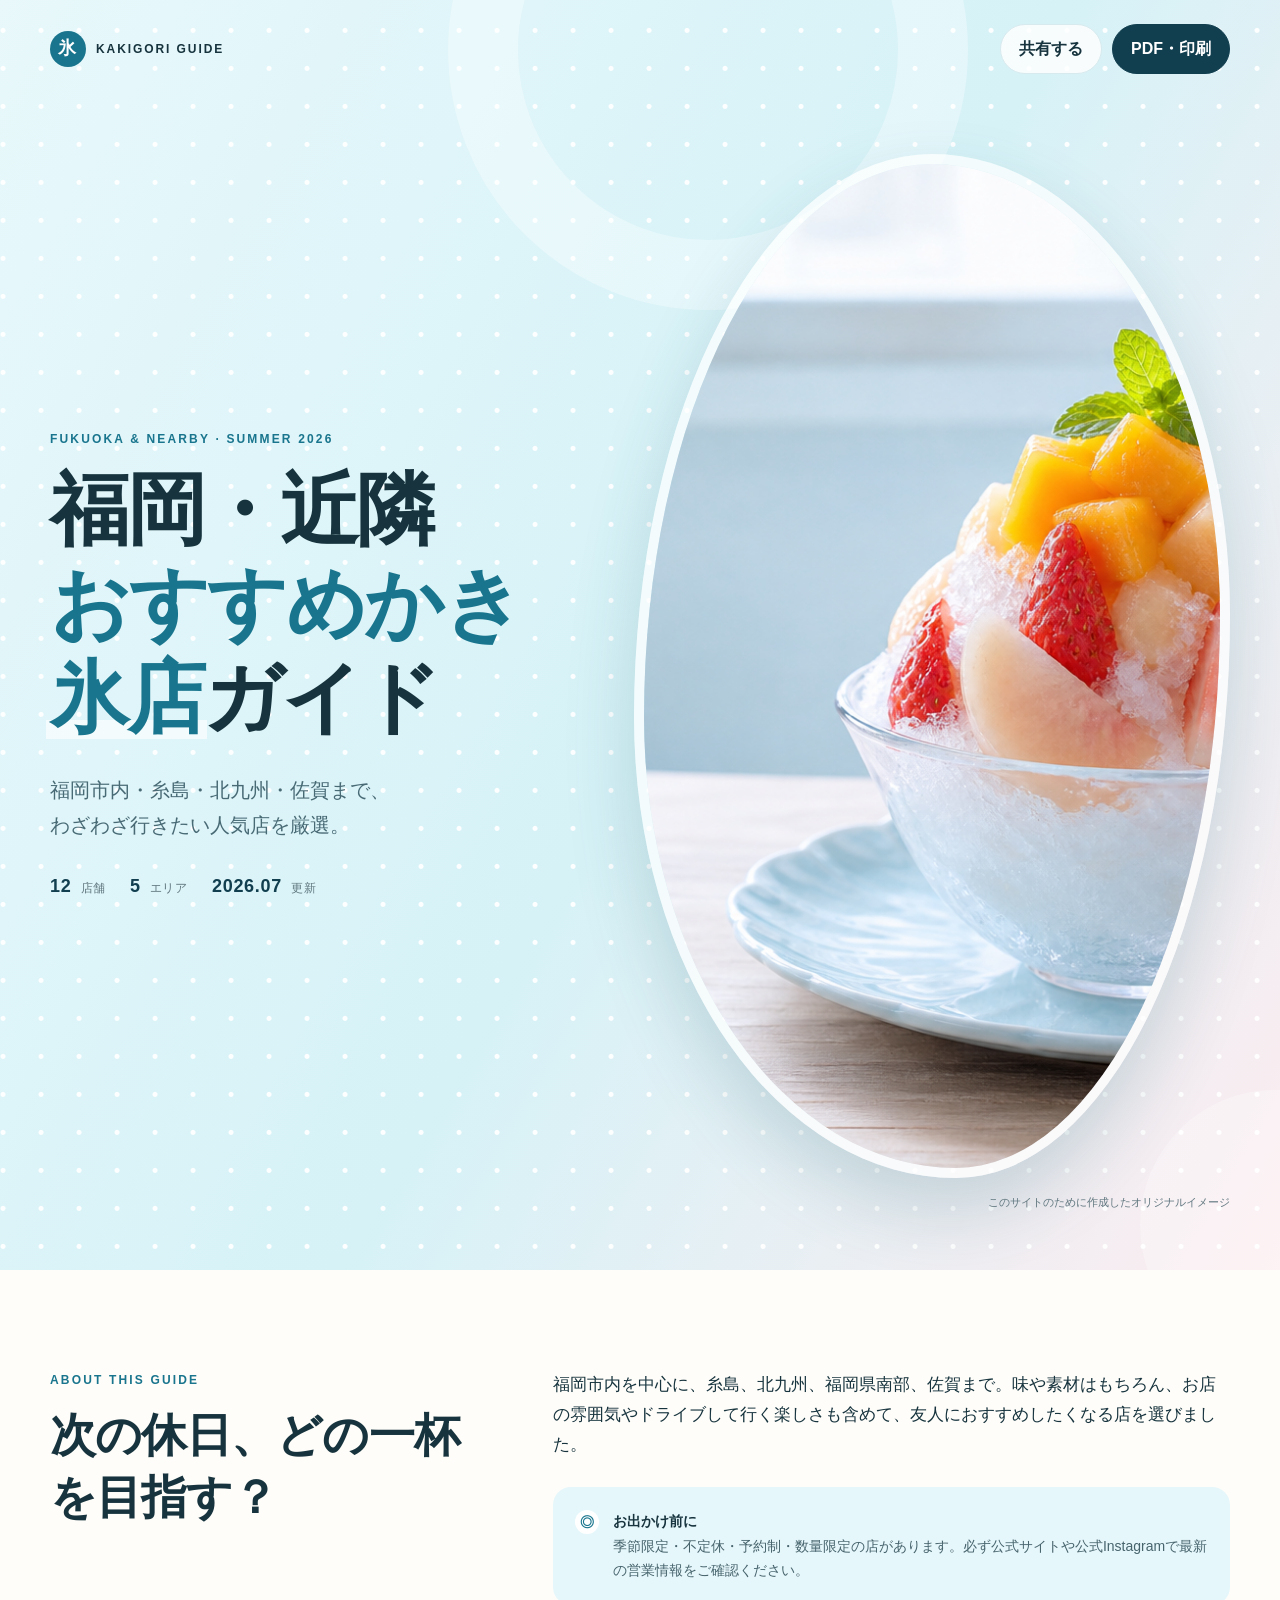
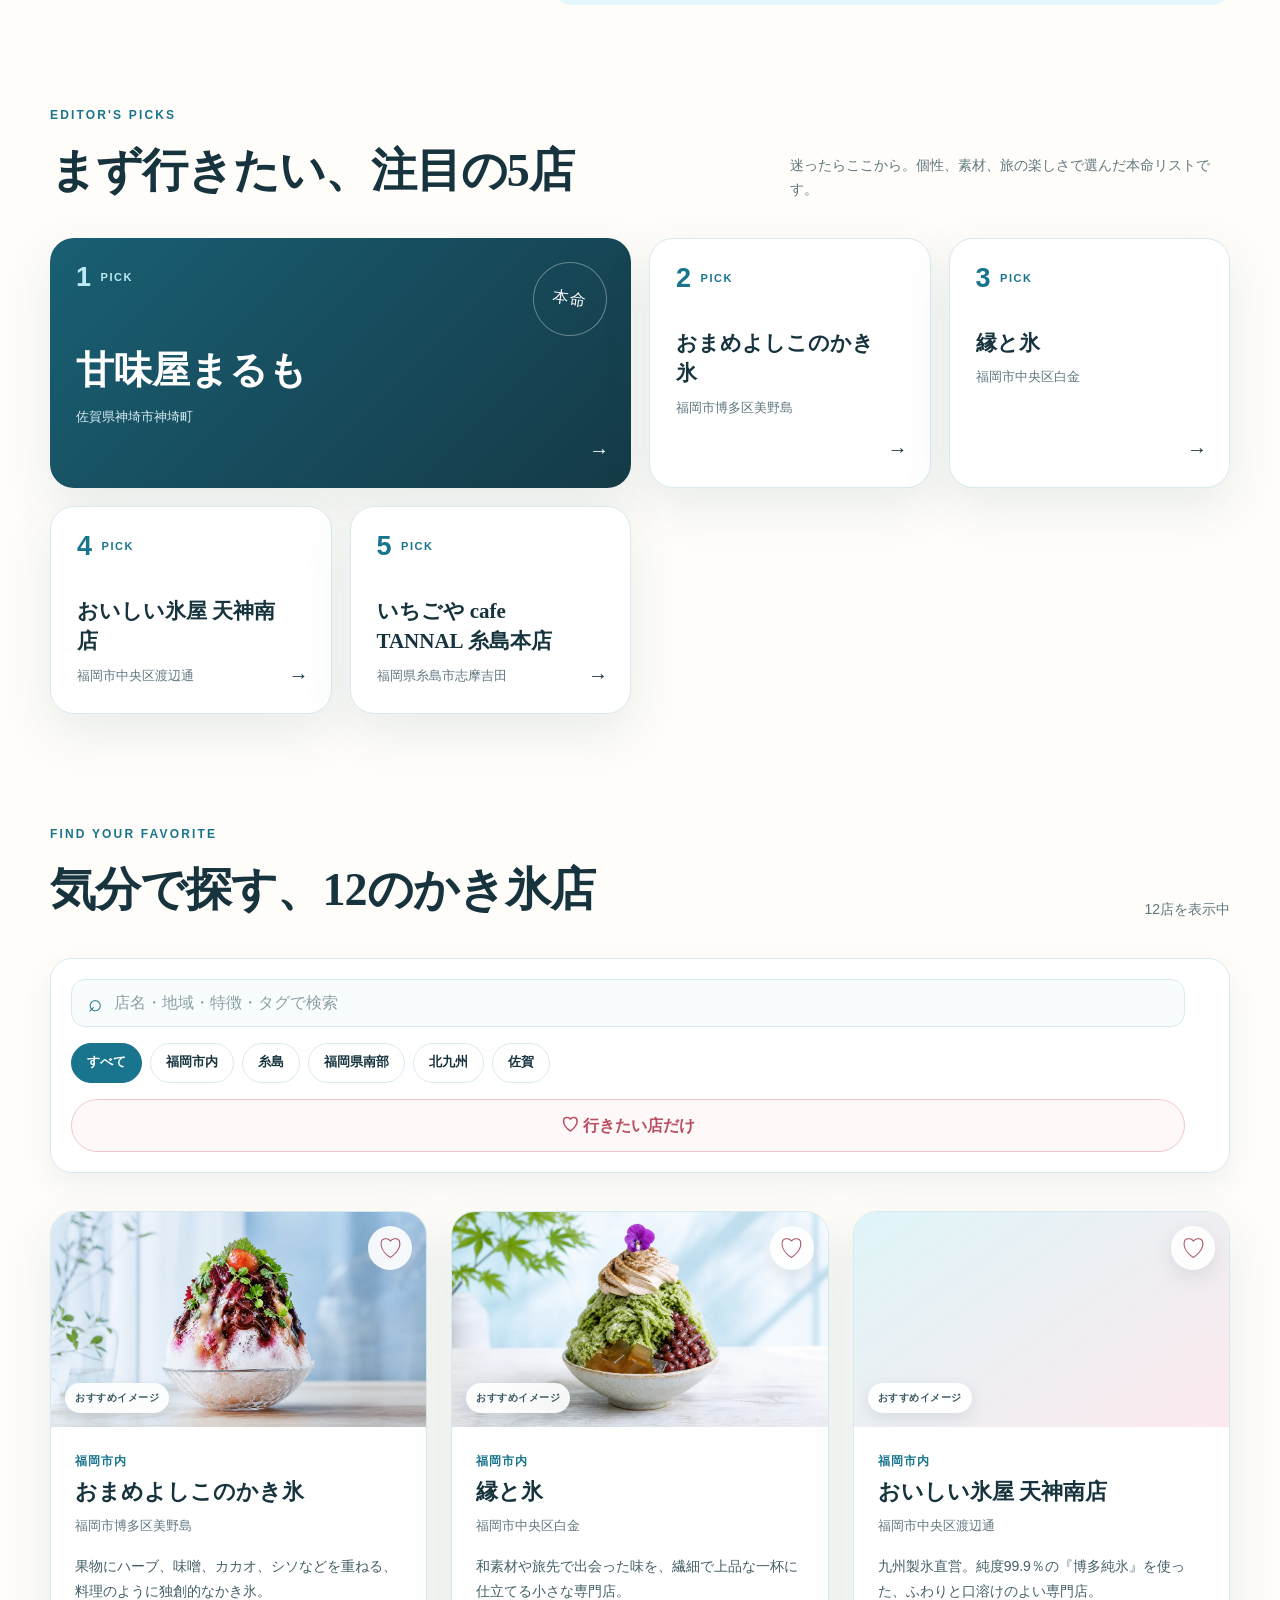
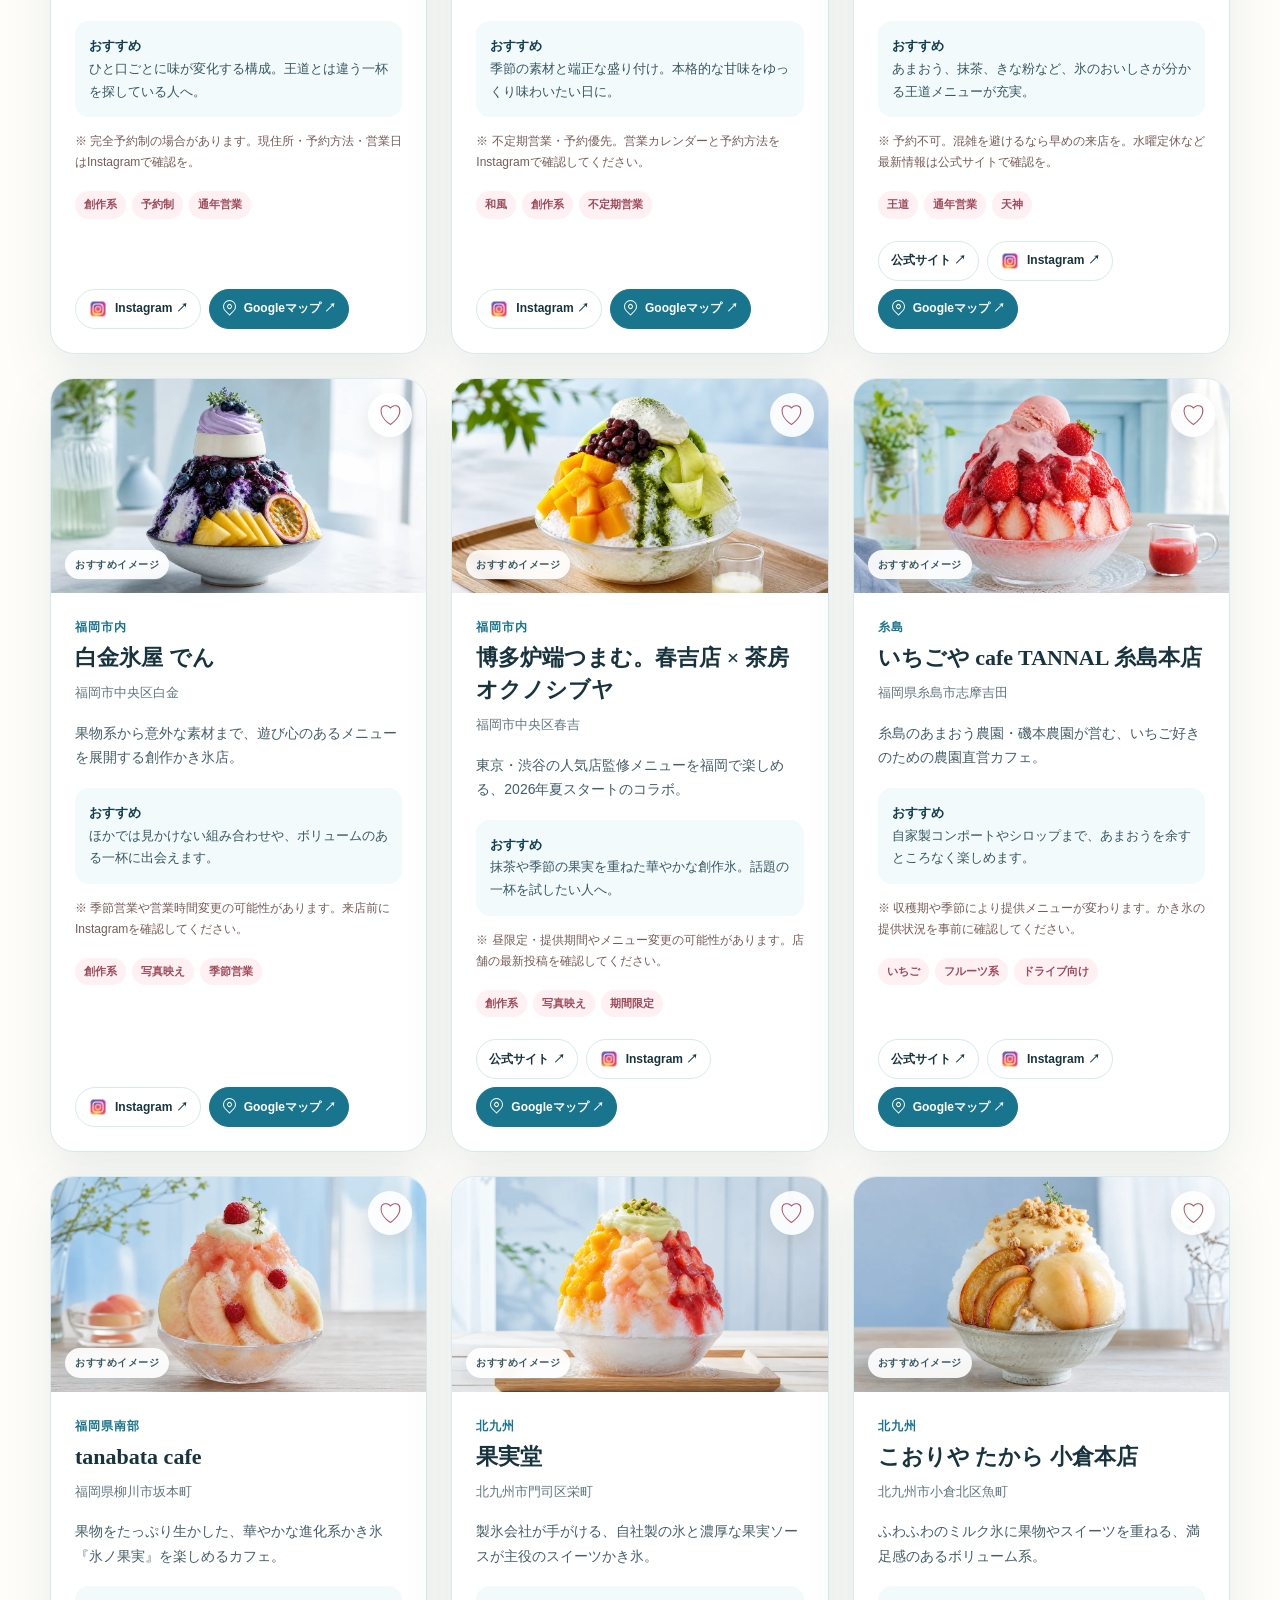
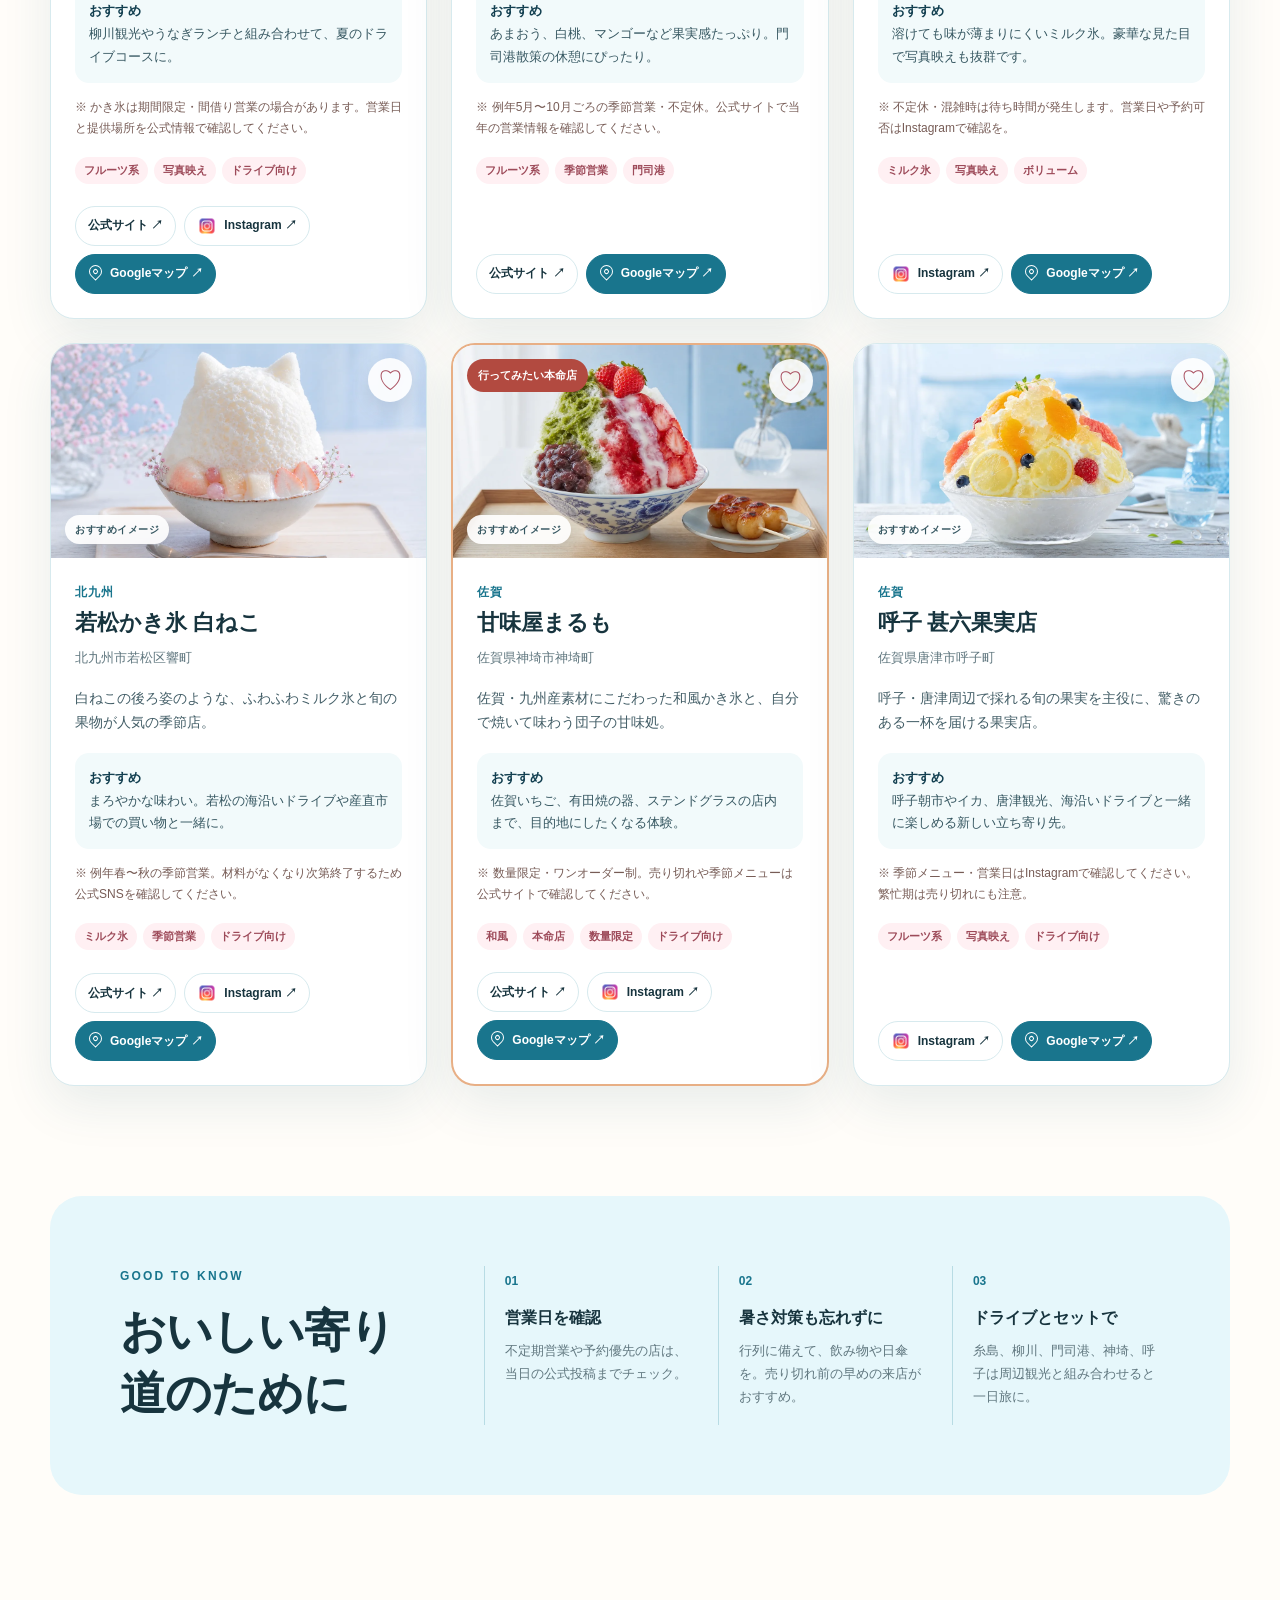
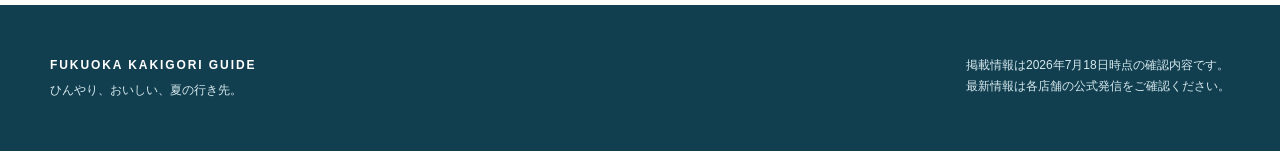
==== fukuoka_kakigori_guide.html @ 9f31302a "Refresh stylesheet for Instagram icon" ====
<!doctype html>
<html lang="ja">
<head>
  <meta charset="utf-8">
  <meta name="viewport" content="width=device-width, initial-scale=1">
  <meta name="theme-color" content="#dff5fb">
  <meta name="description" content="福岡市内・糸島・北九州・佐賀まで、わざわざ行きたい人気のかき氷店12店を紹介するガイドです。">
  <title>福岡・近隣 おすすめかき氷店ガイド</title>
  <link rel="stylesheet" href="style.css?v=5">
  <script src="data/shops.js" defer></script>
  <script src="script.js" defer></script>
</head>
<body>
  <a class="skip-link" href="#shop-list">店舗一覧へ移動</a>

  <header class="hero">
    <nav class="hero-nav shell" aria-label="ページ内メニュー">
      <a class="brand" href="#top" aria-label="ページトップへ"><span aria-hidden="true">氷</span> KAKIGORI GUIDE</a>
      <div class="hero-actions no-print">
        <button class="quiet-button" id="share-button" type="button">共有する</button>
        <button class="primary-button" id="print-button" type="button">PDF・印刷</button>
      </div>
    </nav>

    <div class="hero-grid shell" id="top">
      <div class="hero-copy">
        <p class="eyebrow">FUKUOKA &amp; NEARBY · SUMMER 2026</p>
        <h1>福岡・近隣<br><span>おすすめかき氷店</span>ガイド</h1>
        <p class="hero-lead">福岡市内・糸島・北九州・佐賀まで、<br class="desktop-only">わざわざ行きたい人気店を厳選。</p>
        <div class="hero-meta" aria-label="ガイドの概要">
          <span><b>12</b> 店舗</span><span><b>5</b> エリア</span><span><b>2026.07</b> 更新</span>
        </div>
      </div>
      <figure class="hero-visual">
        <img src="assets/images/kakigori-hero.png" alt="いちご、桃、マンゴーを飾った涼しげなかき氷" width="1536" height="1024">
        <figcaption>このサイトのために作成したオリジナルイメージ</figcaption>
      </figure>
    </div>
  </header>

  <main>
    <section class="intro shell" aria-labelledby="intro-title">
      <div>
        <p class="section-kicker">ABOUT THIS GUIDE</p>
        <h2 id="intro-title">次の休日、どの一杯を目指す？</h2>
      </div>
      <div class="intro-copy">
        <p>福岡市内を中心に、糸島、北九州、福岡県南部、佐賀まで。味や素材はもちろん、お店の雰囲気やドライブして行く楽しさも含めて、友人におすすめしたくなる店を選びました。</p>
        <p class="notice"><span aria-hidden="true">◎</span><b>お出かけ前に</b><br>季節限定・不定休・予約制・数量限定の店があります。必ず公式サイトや公式Instagramで最新の営業情報をご確認ください。</p>
      </div>
    </section>

    <section class="favorites-section shell" aria-labelledby="top-five-title">
      <div class="section-heading">
        <div><p class="section-kicker">EDITOR'S PICKS</p><h2 id="top-five-title">まず行きたい、注目の5店</h2></div>
        <p>迷ったらここから。個性、素材、旅の楽しさで選んだ本命リストです。</p>
      </div>
      <div class="top-five" id="top-five"></div>
    </section>

    <section class="guide shell" aria-labelledby="all-shops-title">
      <div class="section-heading">
        <div><p class="section-kicker">FIND YOUR FAVORITE</p><h2 id="all-shops-title">気分で探す、12のかき氷店</h2></div>
        <p id="results-status" role="status" aria-live="polite">12店を表示中</p>
      </div>

      <div class="controls no-print" aria-label="店舗の絞り込み">
        <label class="search-box" for="search-input">
          <span aria-hidden="true">⌕</span>
          <span class="sr-only">キーワード検索</span>
          <input id="search-input" type="search" placeholder="店名・地域・特徴・タグで検索" autocomplete="off">
        </label>
        <div class="filter-row" id="area-filters" role="group" aria-label="地域で絞り込む"></div>
        <button class="favorite-filter" id="favorite-filter" type="button" aria-pressed="false"><span aria-hidden="true">♡</span> 行きたい店だけ</button>
      </div>

      <div class="shop-grid" id="shop-list"></div>
      <div class="empty-state" id="empty-state" hidden>
        <span aria-hidden="true">🍧</span>
        <h3>条件に合うお店がありません</h3>
        <p>検索語や地域フィルターを変えてみてください。</p>
        <button class="quiet-button" id="reset-button" type="button">絞り込みをリセット</button>
      </div>
    </section>

    <section class="trip-note shell" aria-labelledby="trip-note-title">
      <div><p class="section-kicker">GOOD TO KNOW</p><h2 id="trip-note-title">おいしい寄り道のために</h2></div>
      <div class="note-grid">
        <article><span>01</span><h3>営業日を確認</h3><p>不定期営業や予約優先の店は、当日の公式投稿までチェック。</p></article>
        <article><span>02</span><h3>暑さ対策も忘れずに</h3><p>行列に備えて、飲み物や日傘を。売り切れ前の早めの来店がおすすめ。</p></article>
        <article><span>03</span><h3>ドライブとセットで</h3><p>糸島、柳川、門司港、神埼、呼子は周辺観光と組み合わせると一日旅に。</p></article>
      </div>
    </section>
  </main>

  <footer>
    <div class="shell footer-grid">
      <div><p class="footer-brand">FUKUOKA KAKIGORI GUIDE</p><p>ひんやり、おいしい、夏の行き先。</p></div>
      <p>掲載情報は2026年7月18日時点の確認内容です。<br>最新情報は各店舗の公式発信をご確認ください。</p>
    </div>
  </footer>

  <button class="to-top no-print" id="to-top" type="button" aria-label="ページ上部へ戻る">↑</button>
  <div class="toast no-print" id="toast" role="status" aria-live="polite"></div>
</body>
</html>
---- style.css ----
@charset "UTF-8";

:root {
  --ice: #e6f7fb;
  --ice-strong: #bce8f2;
  --blue: #19758d;
  --blue-dark: #123f50;
  --pink: #ef9ba8;
  --pink-soft: #fff0f3;
  --cream: #fffdf9;
  --white: #ffffff;
  --ink: #17343e;
  --muted: #60777f;
  --line: #d7eaee;
  --shadow: 0 18px 50px rgba(31, 91, 105, .10);
  --radius: 24px;
  --shell: min(1180px, calc(100% - 40px));
}

* { box-sizing: border-box; }
html { scroll-behavior: smooth; }
body {
  margin: 0;
  color: var(--ink);
  background: var(--cream);
  font-family: "Noto Sans JP", "Yu Gothic UI", "Yu Gothic", Meiryo, sans-serif;
  line-height: 1.75;
  text-rendering: optimizeLegibility;
}
button, input { font: inherit; }
button, a { -webkit-tap-highlight-color: transparent; }
button { color: inherit; }
img { display: block; max-width: 100%; }
a { color: inherit; }
.shell { width: var(--shell); margin-inline: auto; }
.sr-only { position: absolute; width: 1px; height: 1px; padding: 0; margin: -1px; overflow: hidden; clip: rect(0,0,0,0); white-space: nowrap; border: 0; }
.skip-link { position: fixed; z-index: 1000; top: 12px; left: 12px; padding: 10px 14px; background: var(--blue-dark); color: #fff; border-radius: 10px; transform: translateY(-150%); }
.skip-link:focus { transform: none; }
:focus-visible { outline: 3px solid #f6a900; outline-offset: 3px; }

.hero {
  position: relative;
  overflow: hidden;
  min-height: 720px;
  background:
    radial-gradient(circle at 8% 80%, rgba(255,255,255,.95) 0 2px, transparent 3px) 0 0 / 38px 38px,
    linear-gradient(120deg, #e8f8fb 0%, #d6f2f7 53%, #fcecf0 100%);
}
.hero::before, .hero::after { content: ""; position: absolute; border-radius: 50%; pointer-events: none; }
.hero::before { width: 380px; height: 380px; top: -210px; left: 35%; border: 70px solid rgba(255,255,255,.32); }
.hero::after { width: 270px; height: 270px; right: -130px; bottom: -90px; background: rgba(255,255,255,.28); }
.hero-nav { position: relative; z-index: 2; display: flex; justify-content: space-between; align-items: center; padding-top: 24px; }
.brand { display: inline-flex; gap: 10px; align-items: center; font-size: 12px; font-weight: 800; letter-spacing: .16em; text-decoration: none; }
.brand span { display: grid; place-items: center; width: 36px; height: 36px; border-radius: 50%; color: white; background: var(--blue); font-family: serif; font-size: 18px; }
.hero-actions { display: flex; gap: 10px; }
.quiet-button, .primary-button, .filter-button, .favorite-filter, .link-button {
  min-height: 44px;
  border-radius: 999px;
  border: 1px solid var(--line);
  background: rgba(255,255,255,.82);
  padding: 10px 18px;
  cursor: pointer;
  font-weight: 700;
  transition: transform .2s, background .2s, border-color .2s, box-shadow .2s;
}
.primary-button { background: var(--blue-dark); color: white; border-color: var(--blue-dark); }
.quiet-button:hover, .primary-button:hover, .filter-button:hover, .favorite-filter:hover, .link-button:hover { transform: translateY(-2px); box-shadow: 0 8px 20px rgba(25,117,141,.13); }
.hero-grid { position: relative; z-index: 1; display: grid; grid-template-columns: .92fr 1.08fr; gap: clamp(36px, 6vw, 82px); align-items: center; padding-block: 80px 92px; }
.eyebrow, .section-kicker { margin: 0 0 14px; color: var(--blue); font-size: 12px; font-weight: 800; letter-spacing: .18em; }
.hero h1 { margin: 0; font-family: "Yu Mincho", "Hiragino Mincho ProN", serif; font-size: clamp(46px, 6.2vw, 80px); line-height: 1.18; letter-spacing: -.03em; }
.hero h1 span { position: relative; color: var(--blue); }
.hero h1 span::after { content: ""; position: absolute; z-index: -1; left: -4px; right: -4px; bottom: 3px; height: .24em; background: rgba(255,255,255,.65); }
.hero-lead { margin: 28px 0; color: #486a75; font-size: clamp(16px, 1.8vw, 20px); }
.hero-meta { display: flex; gap: 24px; flex-wrap: wrap; }
.hero-meta span { color: var(--muted); font-size: 12px; letter-spacing: .06em; }
.hero-meta b { margin-right: 5px; color: var(--blue-dark); font-size: 18px; }
.hero-visual { position: relative; margin: 0; }
.hero-visual img { width: 100%; aspect-ratio: 1.23 / 1; object-fit: cover; border: 10px solid rgba(255,255,255,.72); border-radius: 50% 50% 46% 54% / 55% 45% 55% 45%; box-shadow: 0 32px 70px rgba(35,101,117,.2); }
.hero-visual figcaption { position: absolute; right: 0; bottom: -34px; color: #60777f; font-size: 11px; }

main { overflow: hidden; }
.intro { display: grid; grid-template-columns: .78fr 1.22fr; gap: 70px; padding-block: 100px; }
h2 { margin: 0; font-family: "Yu Mincho", "Hiragino Mincho ProN", serif; font-size: clamp(30px, 4vw, 46px); line-height: 1.35; letter-spacing: -.02em; }
.intro-copy > p:first-child { margin-top: 0; font-size: 17px; }
.notice { position: relative; margin: 28px 0 0; padding: 22px 22px 22px 60px; background: var(--ice); border-radius: 18px; color: #47646d; font-size: 14px; }
.notice > span { position: absolute; left: 22px; top: 23px; display: grid; place-items: center; width: 24px; height: 24px; background: var(--white); border-radius: 50%; color: var(--blue); font-weight: 900; }
.notice b { color: var(--ink); }
.favorites-section { padding-bottom: 110px; }
.section-heading { display: flex; justify-content: space-between; gap: 28px; align-items: end; margin-bottom: 36px; }
.section-heading > p { max-width: 440px; margin: 0; color: var(--muted); font-size: 14px; }
.top-five { display: grid; grid-template-columns: repeat(12, 1fr); gap: 18px; }
.pick { position: relative; min-height: 200px; grid-column: span 3; padding: 26px; overflow: hidden; border: 1px solid var(--line); border-radius: var(--radius); background: white; box-shadow: var(--shadow); }
.pick:first-child { grid-column: span 6; min-height: 250px; color: white; border: 0; background: linear-gradient(135deg, #195f73, #153a47); }
.pick:nth-child(2), .pick:nth-child(3) { grid-column: span 3; }
.pick:nth-child(4), .pick:nth-child(5) { grid-column: span 3; }
.pick-rank { display: inline-flex; align-items: center; gap: 8px; color: var(--blue); font-size: 11px; font-weight: 900; letter-spacing: .14em; }
.pick:first-child .pick-rank { color: #bceaf3; }
.pick-rank b { font-size: 27px; line-height: 1; }
.pick h3 { max-width: 88%; margin: 32px 0 8px; font-family: "Yu Mincho", serif; font-size: 21px; line-height: 1.45; }
.pick:first-child h3 { margin-top: 48px; font-size: clamp(27px, 3vw, 38px); }
.pick p { margin: 0; color: var(--muted); font-size: 13px; }
.pick:first-child p { color: #d7edf2; }
.pick .pick-link { position: absolute; right: 22px; bottom: 20px; text-decoration: none; font-size: 20px; }
.pick:first-child::after { content: "本命"; position: absolute; right: 24px; top: 24px; width: 72px; height: 72px; display: grid; place-items: center; border: 1px solid rgba(255,255,255,.35); border-radius: 50%; font-family: serif; letter-spacing: .12em; transform: rotate(8deg); }

.guide { padding-bottom: 110px; }
.controls { position: relative; z-index: 10; display: grid; grid-template-columns: minmax(240px, 1fr) auto; gap: 16px 24px; align-items: center; margin-bottom: 38px; padding: 20px; border: 1px solid var(--line); border-radius: 22px; background: rgba(255,255,255,.92); box-shadow: 0 12px 30px rgba(30,91,105,.07); backdrop-filter: blur(12px); }
.search-box { display: flex; align-items: center; gap: 10px; min-height: 48px; padding: 0 16px; border: 1px solid var(--line); border-radius: 14px; background: #f9fcfc; }
.search-box span { color: var(--blue); font-size: 24px; }
.search-box input { width: 100%; border: 0; outline: 0; background: transparent; color: var(--ink); }
.search-box input::placeholder { color: #8ca0a6; }
.filter-row { grid-column: 1 / -1; display: flex; gap: 8px; flex-wrap: wrap; }
.filter-button { min-height: 40px; padding: 7px 15px; font-size: 13px; }
.filter-button[aria-pressed="true"], .favorite-filter[aria-pressed="true"] { color: white; border-color: var(--blue); background: var(--blue); }
.favorite-filter { border-color: #f1c4ca; color: #b84f61; background: #fff8f9; }
.favorite-filter span { font-size: 18px; }
.shop-grid { display: grid; grid-template-columns: repeat(3, minmax(0, 1fr)); gap: 24px; }
.shop-card { display: flex; flex-direction: column; min-width: 0; overflow: hidden; border: 1px solid var(--line); border-radius: var(--radius); background: white; box-shadow: var(--shadow); transition: transform .25s, box-shadow .25s; }
.shop-card:hover { transform: translateY(-5px); box-shadow: 0 24px 60px rgba(31,91,105,.16); }
.shop-card.featured { border: 2px solid #e8af85; }
.card-visual { position: relative; display: grid; place-items: center; aspect-ratio: 1.75; overflow: hidden; background: linear-gradient(145deg, #dff5f8, #fce9ee); }
.card-photo { width: 100%; height: 100%; object-fit: cover; transition: transform .45s ease; }
.shop-card:hover .card-photo { transform: scale(1.035); }
.concept-label { position: absolute; z-index: 2; left: 14px; bottom: 14px; padding: 6px 10px; border-radius: 999px; color: #365761; background: rgba(255,255,255,.9); backdrop-filter: blur(8px); box-shadow: 0 5px 16px rgba(35,75,87,.12); font-size: 10px; font-weight: 800; letter-spacing: .05em; }
.featured-badge { position: absolute; z-index: 2; left: 14px; top: 14px; padding: 7px 11px; border-radius: 999px; background: #b24a40; color: white; font-size: 11px; font-weight: 800; }
.heart-button { position: absolute; z-index: 2; right: 14px; top: 14px; display: grid; place-items: center; width: 44px; height: 44px; border: 0; border-radius: 50%; background: rgba(255,255,255,.9); color: #aa5262; cursor: pointer; font-size: 25px; box-shadow: 0 8px 20px rgba(70,85,90,.12); }
.heart-button[aria-pressed="true"] { color: #d64561; background: #fff0f3; }
.card-body { display: flex; flex-direction: column; flex: 1; padding: 24px; }
.card-area { margin: 0 0 4px; color: var(--blue); font-size: 12px; font-weight: 800; letter-spacing: .08em; }
.card-body h3 { margin: 0 0 8px; font-family: "Yu Mincho", serif; font-size: 22px; line-height: 1.45; }
.city { margin: 0 0 16px; color: var(--muted); font-size: 13px; }
.description { margin: 0; color: #435e67; font-size: 14px; }
.recommend { margin: 18px 0 0; padding: 14px; border-radius: 14px; background: #f2fafb; color: #365761; font-size: 13px; }
.recommend b { color: var(--blue-dark); }
.caution { margin: 14px 0 0; color: #775c56; font-size: 12px; }
.tags { display: flex; gap: 6px; flex-wrap: wrap; margin-top: 18px; }
.tag { padding: 4px 9px; border-radius: 999px; background: var(--pink-soft); color: #9d4a59; font-size: 11px; font-weight: 700; }
.card-links { display: flex; gap: 8px; flex-wrap: wrap; margin-top: auto; padding-top: 22px; }
.link-button { display: inline-flex; align-items: center; gap: 7px; min-height: 40px; padding: 8px 12px; text-decoration: none; font-size: 12px; }
.link-button.map { color: white; border-color: var(--blue); background: var(--blue); }
.link-icon { position: relative; display: inline-block; flex: 0 0 auto; width: 15px; height: 15px; }
.instagram-icon {
  width: 20px;
  height: 20px;
  background: url("assets/instagram-icon.png") center / contain no-repeat;
}
.map-icon { width: 13px; height: 13px; margin: -3px 1px 2px; border: 1.8px solid currentColor; border-radius: 50% 50% 50% 0; transform: rotate(-45deg); }
.map-icon::after { content: ""; position: absolute; top: 3px; left: 3px; width: 3px; height: 3px; border: 1.2px solid currentColor; border-radius: 50%; }
.empty-state { padding: 70px 20px; text-align: center; border: 1px dashed var(--line); border-radius: var(--radius); background: white; }
.empty-state > span { font-size: 46px; }
.empty-state h3 { margin: 12px 0 0; }
.empty-state p { color: var(--muted); }

.trip-note { display: grid; grid-template-columns: .62fr 1.38fr; gap: 60px; padding: 70px; margin-bottom: 110px; border-radius: 32px; background: var(--ice); }
.note-grid { display: grid; grid-template-columns: repeat(3, 1fr); gap: 26px; }
.note-grid article { border-left: 1px solid #b8dce4; padding-left: 20px; }
.note-grid span { color: var(--blue); font-size: 12px; font-weight: 900; }
.note-grid h3 { margin: 10px 0 8px; font-size: 16px; }
.note-grid p { margin: 0; color: var(--muted); font-size: 13px; }
footer { padding: 46px 0; background: var(--blue-dark); color: #d6e9ed; }
.footer-grid { display: flex; justify-content: space-between; gap: 30px; }
.footer-grid p { margin: 4px 0; font-size: 12px; }
.footer-brand { color: white; font-weight: 800; letter-spacing: .16em; }
.footer-meta { text-align: right; }
.footer-signature { display: flex; align-items: center; justify-content: flex-end; gap: 12px; margin-top: 14px; }
.footer-signature strong { color: white; letter-spacing: .04em; }
.visit-counter { display: block; width: 118px; height: 20px; border-radius: 3px; }
.to-top { position: fixed; z-index: 20; right: 20px; bottom: 20px; display: grid; place-items: center; width: 48px; height: 48px; border: 0; border-radius: 50%; background: var(--blue-dark); color: white; box-shadow: 0 12px 28px rgba(17,55,67,.25); cursor: pointer; opacity: 0; pointer-events: none; transform: translateY(12px); transition: .2s; }
.to-top.visible { opacity: 1; pointer-events: auto; transform: none; }
.toast { position: fixed; z-index: 100; left: 50%; bottom: 24px; max-width: calc(100% - 32px); padding: 12px 18px; border-radius: 999px; background: var(--blue-dark); color: white; font-size: 13px; opacity: 0; pointer-events: none; transform: translate(-50%, 14px); transition: .25s; }
.toast.show { opacity: 1; transform: translate(-50%, 0); }

@media (max-width: 980px) {
  .hero { min-height: auto; }
  .hero-grid { grid-template-columns: 1fr 1fr; gap: 34px; padding-block: 70px 85px; }
  .shop-grid { grid-template-columns: repeat(2, minmax(0, 1fr)); }
  .trip-note { grid-template-columns: 1fr; padding: 50px; }
  .pick { grid-column: span 4; }
  .pick:first-child { grid-column: span 8; }
  .pick:nth-child(2), .pick:nth-child(3), .pick:nth-child(4), .pick:nth-child(5) { grid-column: span 4; }
}

@media (max-width: 720px) {
  :root { --shell: min(100% - 28px, 1180px); --radius: 20px; }
  .hero-nav { padding-top: 16px; }
  .brand { letter-spacing: .08em; font-size: 10px; }
  .brand span { width: 32px; height: 32px; }
  .hero-actions .quiet-button { display: none; }
  .hero-actions button { min-height: 40px; padding: 7px 13px; font-size: 12px; }
  .hero-grid { grid-template-columns: 1fr; padding-block: 60px 65px; }
  .hero-copy { text-align: center; }
  .hero h1 { font-size: clamp(42px, 13vw, 62px); }
  .hero-lead { margin: 22px 0; }
  .hero-meta { justify-content: center; gap: 16px; }
  .hero-visual { width: 88%; margin: 8px auto 0; }
  .hero-visual figcaption { bottom: -26px; }
  .desktop-only { display: none; }
  .intro { grid-template-columns: 1fr; gap: 26px; padding-block: 76px; }
  .intro-copy > p:first-child { font-size: 15px; }
  .section-heading { display: block; }
  .section-heading > p { margin-top: 14px; }
  .favorites-section, .guide { padding-bottom: 82px; }
  .top-five { display: grid; grid-template-columns: 1fr 1fr; }
  .pick, .pick:first-child, .pick:nth-child(2), .pick:nth-child(3), .pick:nth-child(4), .pick:nth-child(5) { grid-column: auto; min-height: 190px; }
  .pick:first-child { grid-column: 1 / -1; min-height: 235px; }
  .controls { grid-template-columns: 1fr; padding: 14px; }
  .filter-row { grid-column: auto; flex-wrap: nowrap; overflow-x: auto; padding-bottom: 4px; scrollbar-width: thin; }
  .filter-button { flex: 0 0 auto; }
  .favorite-filter { width: 100%; }
  .shop-grid { grid-template-columns: 1fr; gap: 18px; }
  .card-visual { aspect-ratio: 2 / 1; }
  .card-body { padding: 21px; }
  .trip-note { width: 100%; border-radius: 0; padding: 56px 24px; margin-bottom: 0; }
  .note-grid { grid-template-columns: 1fr; gap: 22px; }
  .footer-grid { display: block; }
  .footer-grid > p { margin-top: 22px; }
  .footer-meta { margin-top: 22px; text-align: left; }
  .footer-signature { justify-content: flex-start; flex-wrap: wrap; }
}

@media (max-width: 420px) {
  .hero-visual { width: 100%; }
  .top-five { grid-template-columns: 1fr; }
  .pick:first-child { grid-column: auto; }
  .notice { padding-left: 50px; }
  .notice > span { left: 16px; }
}

@page { size: A4 portrait; margin: 13mm; }
@media print {
  :root { --shell: 100%; }
  * { box-shadow: none !important; }
  body { color: #111; background: white; font-size: 10pt; }
  .no-print, .skip-link, .controls, .to-top, .toast { display: none !important; }
  .hero { min-height: auto; background: white; border-bottom: 1px solid #bbb; }
  .hero-grid { display: block; padding: 12mm 0 8mm; }
  .hero-copy { text-align: left; }
  .hero h1 { font-size: 29pt; }
  .hero-lead { margin: 4mm 0; }
  .hero-meta { justify-content: flex-start; }
  .hero-visual { display: none; }
  .intro { grid-template-columns: 1fr 2fr; gap: 8mm; padding: 10mm 0; }
  .notice { background: white; border: 1px solid #bbb; }
  .favorites-section { padding-bottom: 10mm; }
  .top-five { gap: 3mm; }
  .pick, .pick:first-child, .pick:nth-child(n) { grid-column: span 4; min-height: auto; padding: 5mm; color: #111; background: white; border: 1px solid #bbb; break-inside: avoid; }
  .pick:first-child { grid-column: span 8; }
  .pick:first-child p, .pick:first-child .pick-rank { color: #333; }
  .pick h3, .pick:first-child h3 { margin: 5mm 0 2mm; font-size: 14pt; }
  .pick-link, .pick:first-child::after { display: none; }
  .guide { padding-bottom: 8mm; }
  .shop-grid { grid-template-columns: repeat(2, 1fr); gap: 5mm; }
  .shop-card { break-inside: avoid; border: 1px solid #aaa; }
  .shop-card:hover { transform: none; }
  .card-visual, .heart-button { display: none; }
  .card-body { padding: 5mm; }
  .card-body h3 { font-size: 14pt; }
  .recommend { background: white; border: 1px solid #ccc; }
  .card-links a { color: #000; border-color: #888; background: white; }
  .card-links a::after { content: " 〔" attr(href) "〕"; font-size: 7pt; overflow-wrap: anywhere; }
  .trip-note { display: block; padding: 7mm; margin: 8mm 0 0; background: white; border: 1px solid #bbb; }
  .note-grid { margin-top: 5mm; }
  footer { padding: 7mm 0; color: #333; background: white; border-top: 1px solid #bbb; }
  .footer-brand { color: #111; }
  .footer-signature strong { color: #111; }
}
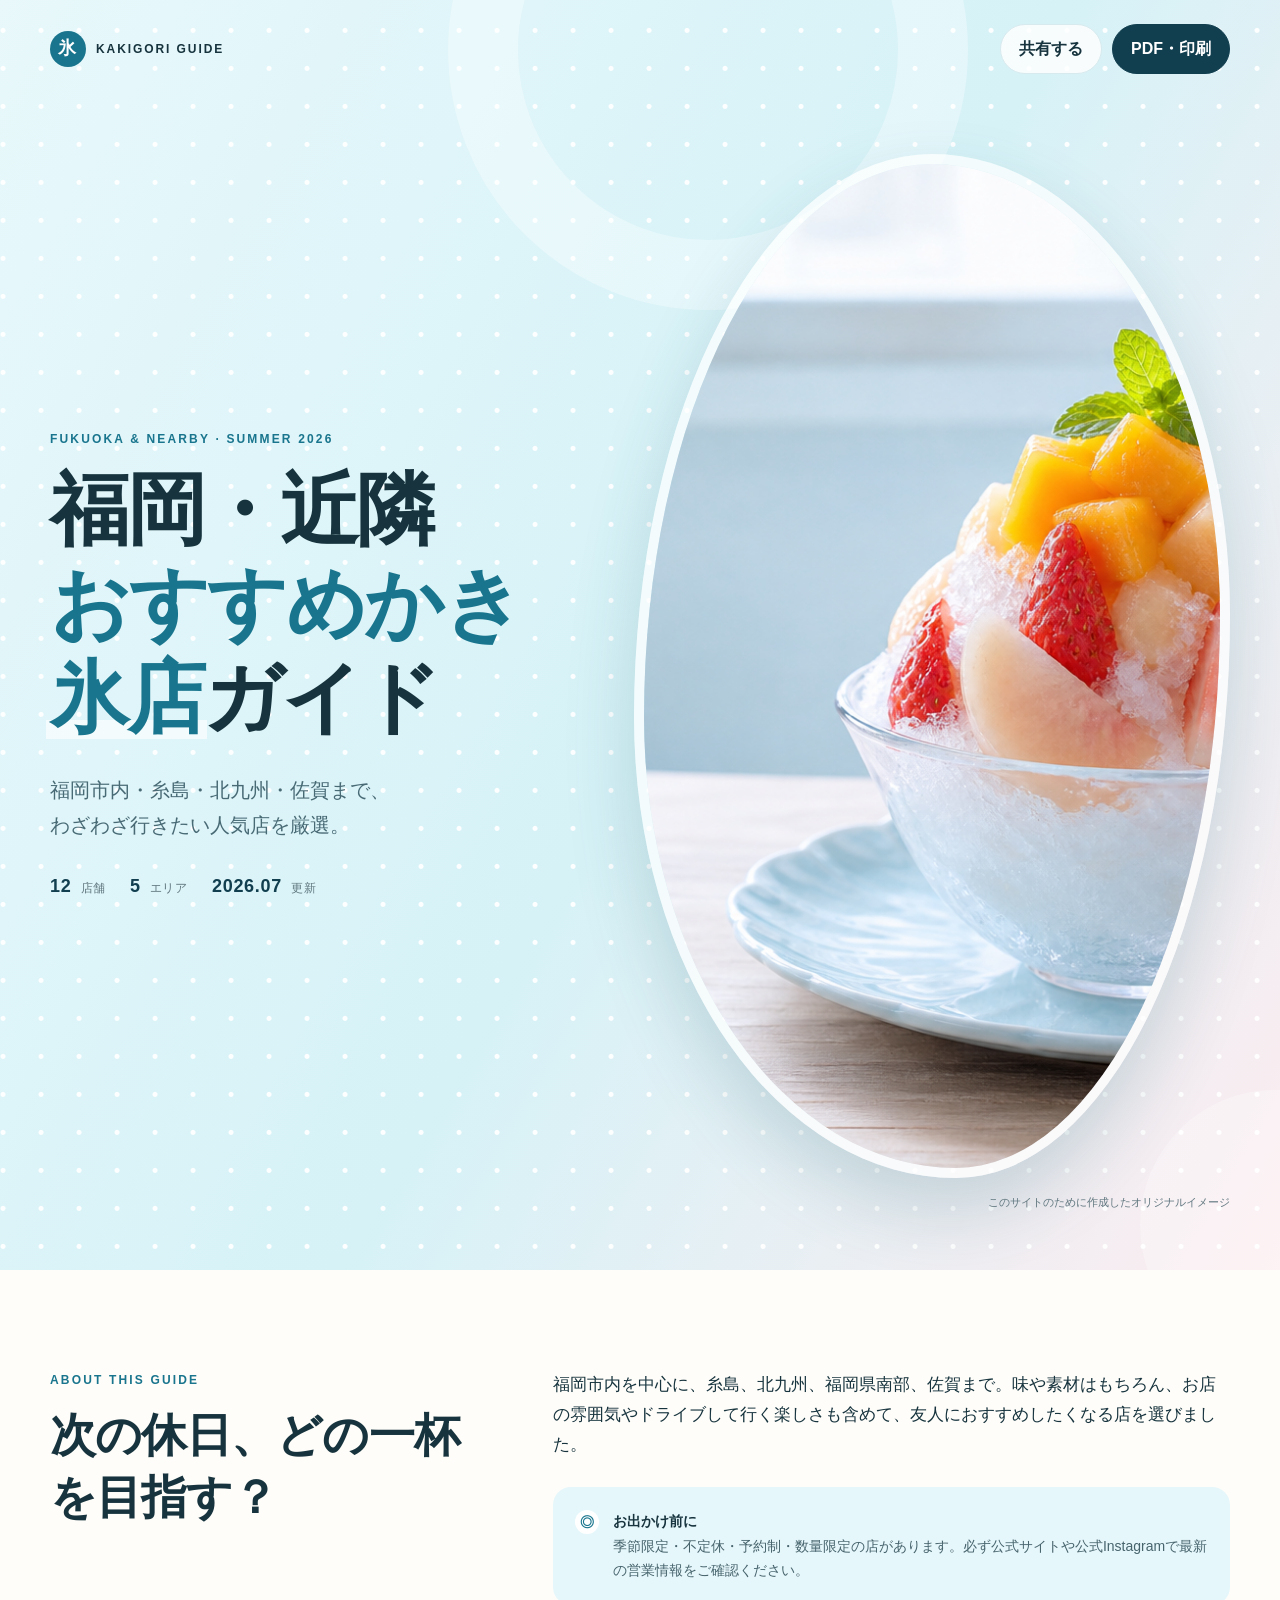
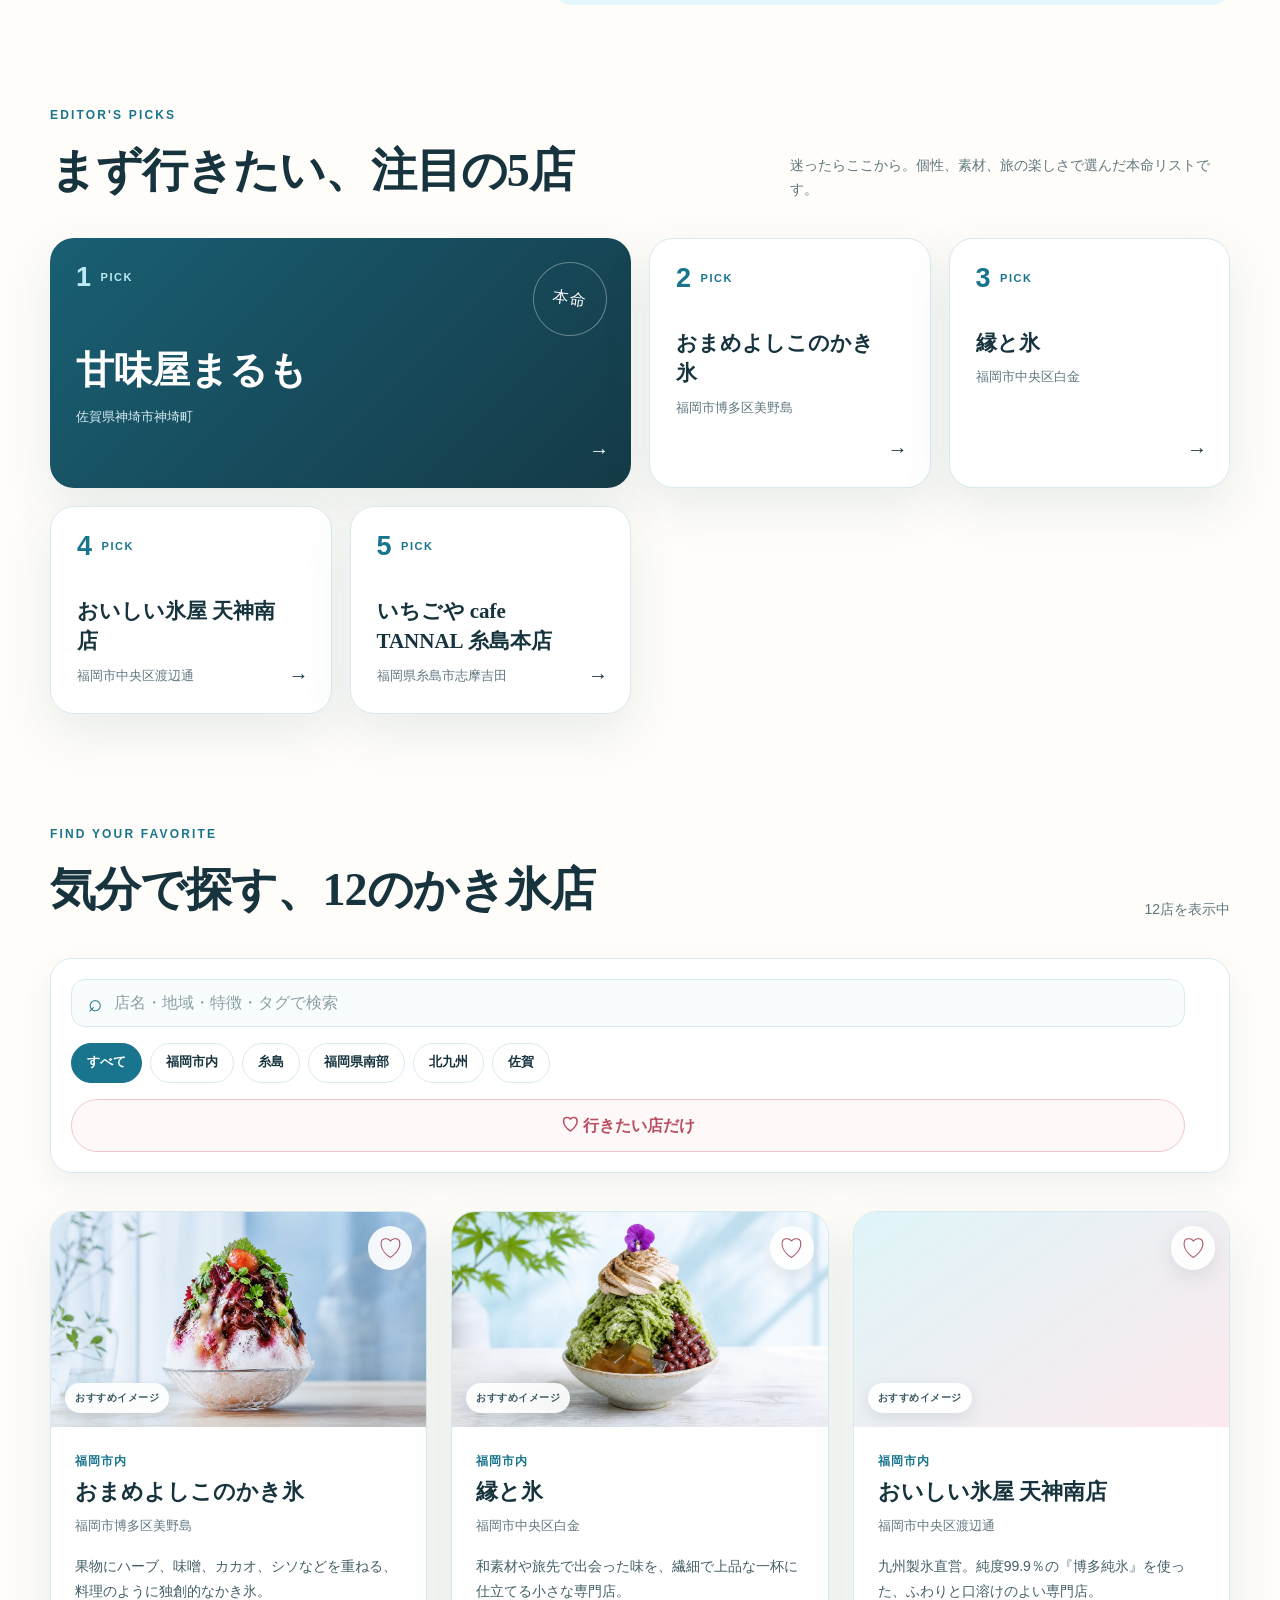
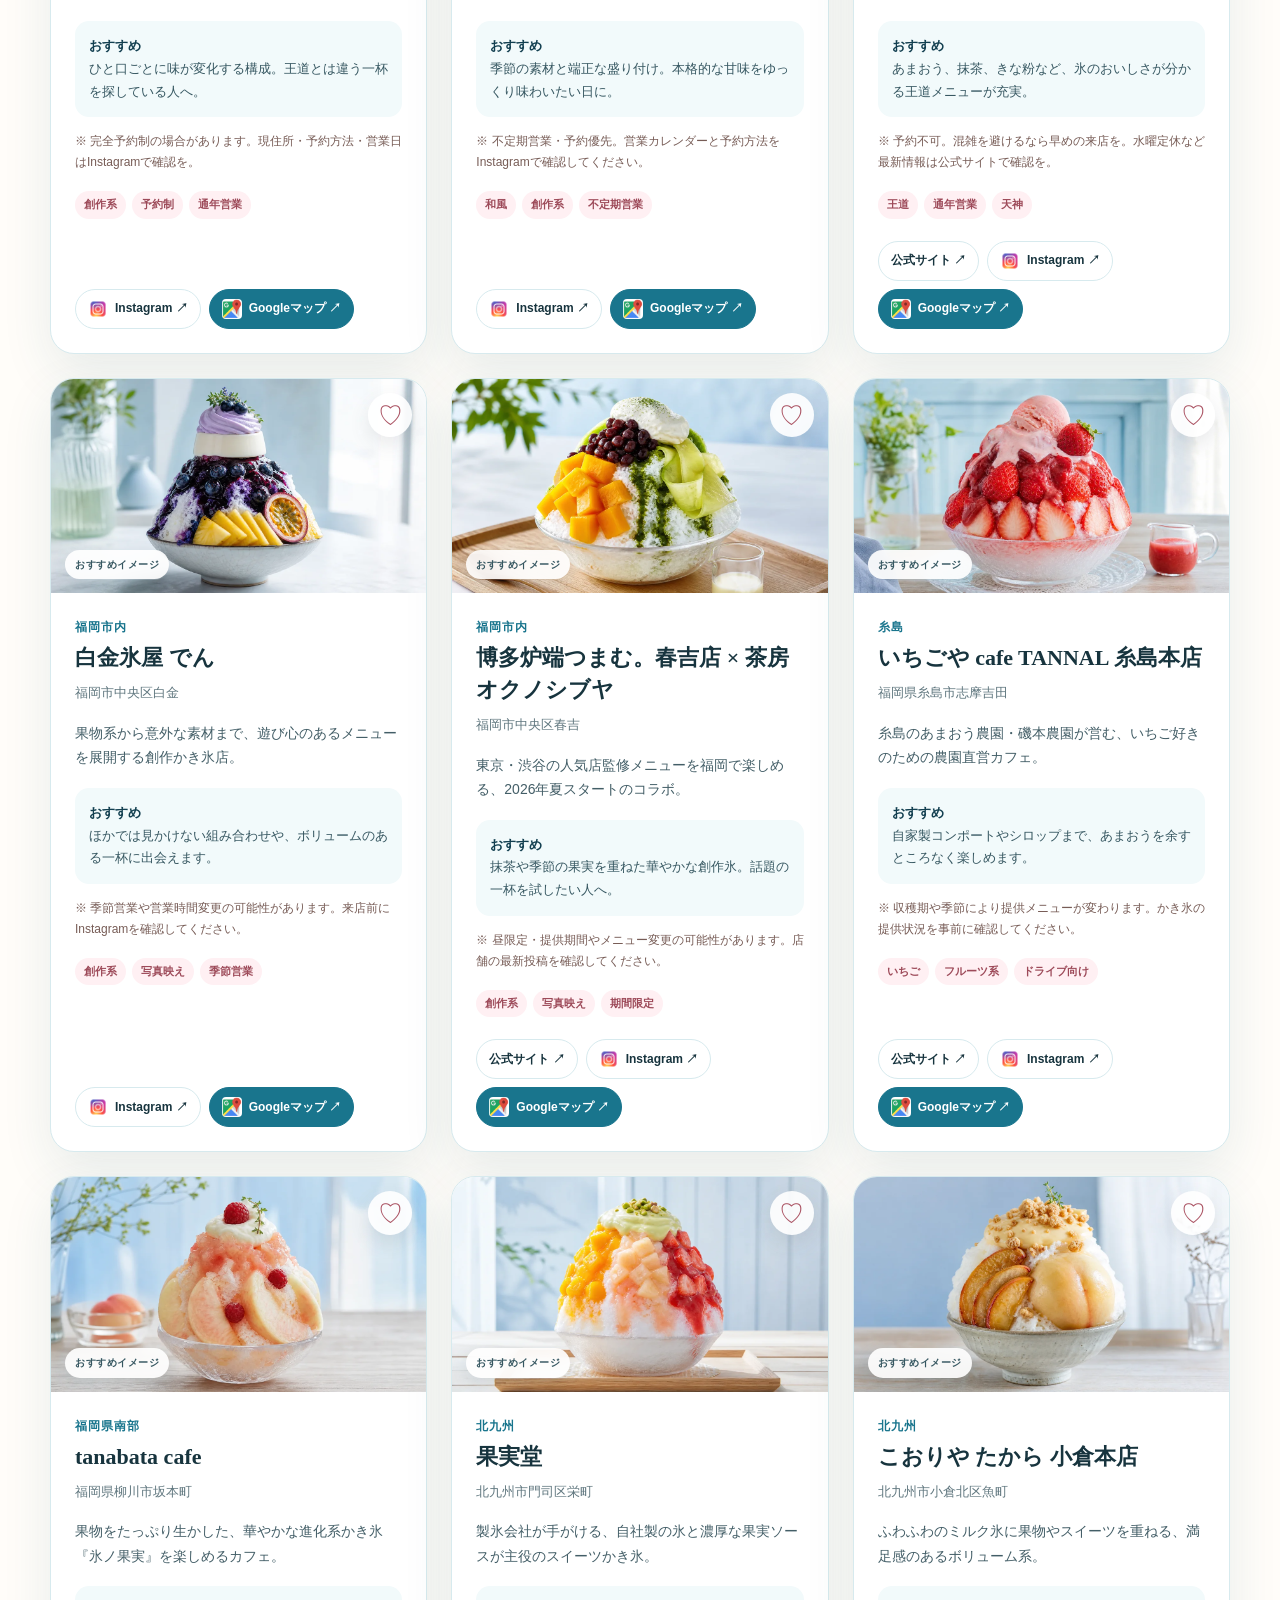
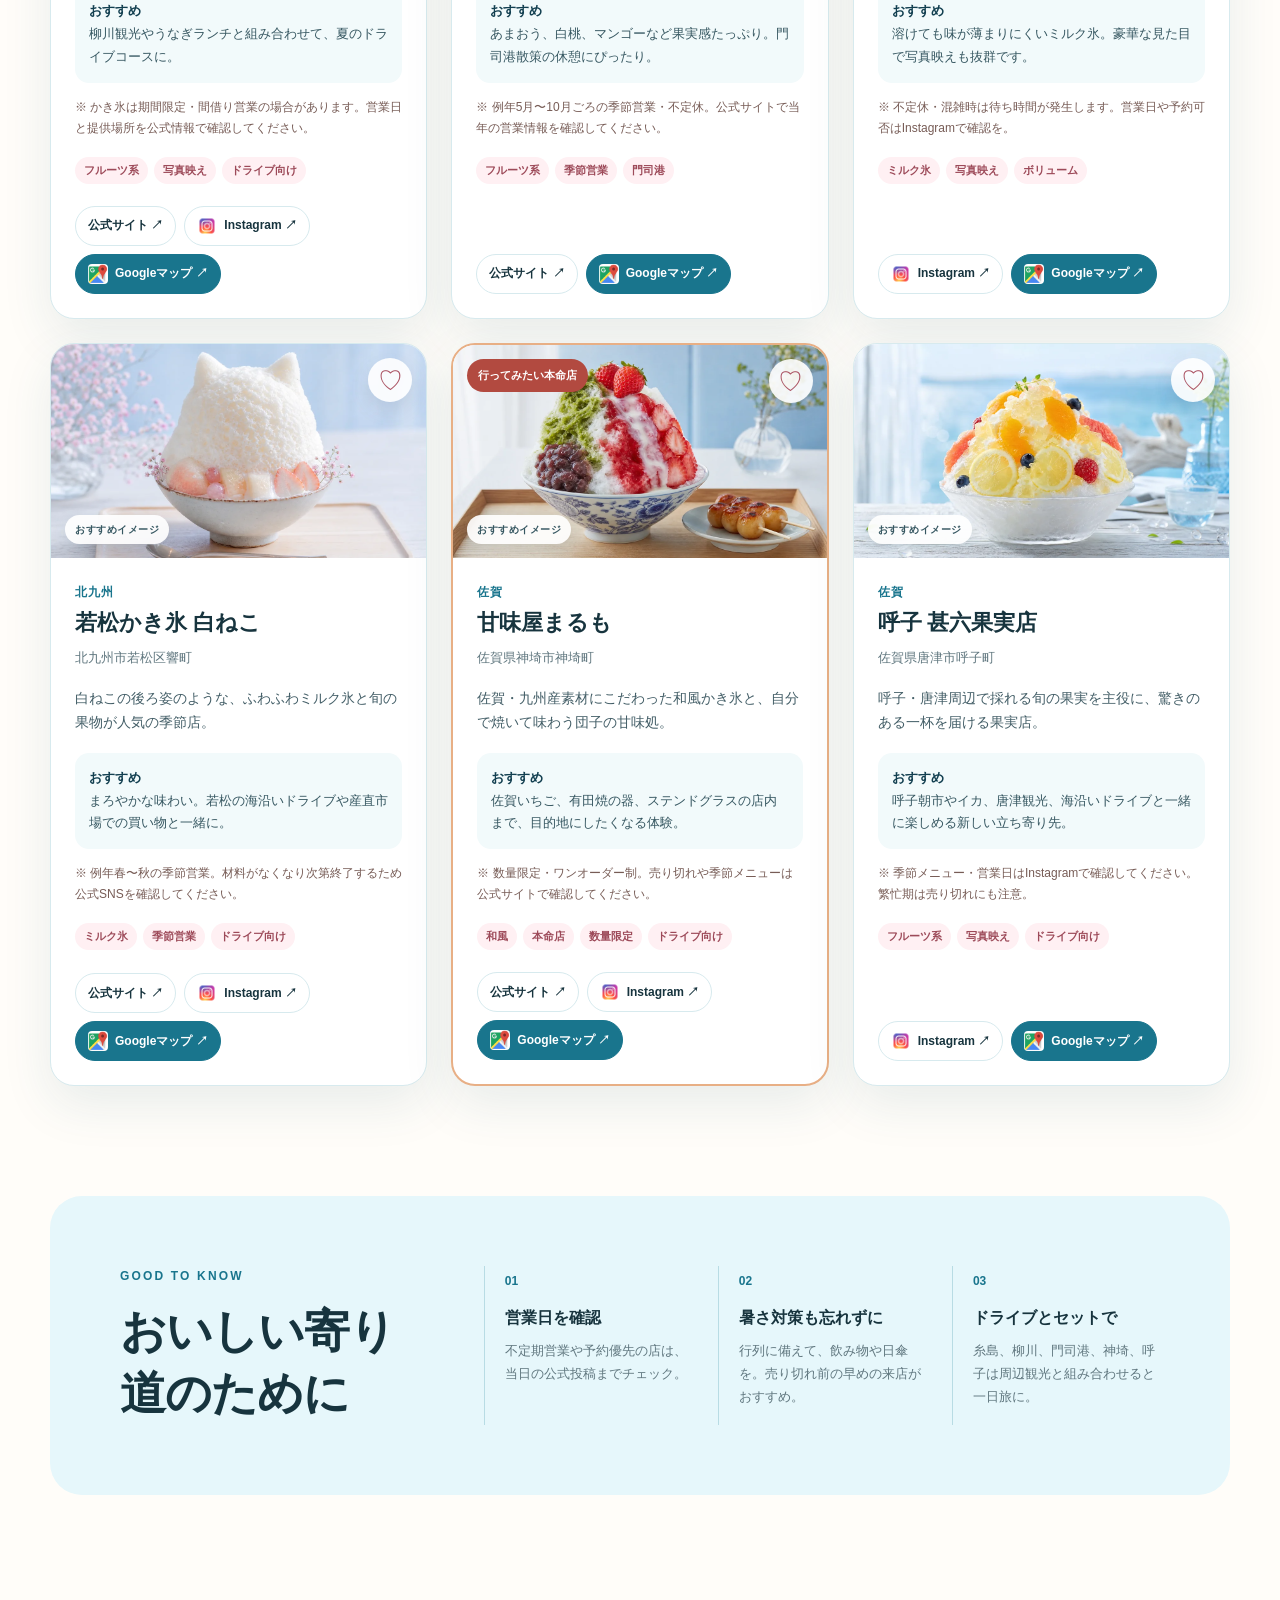
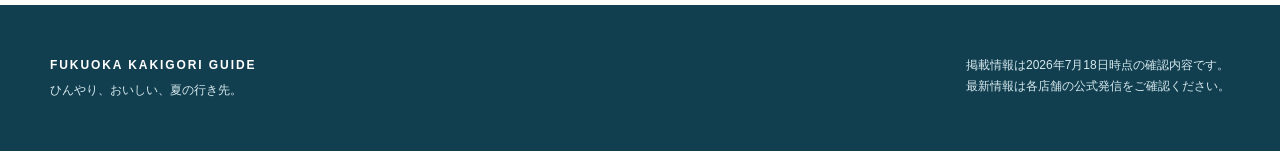
==== commit b8043cca: "Use Google Maps icon in buttons" ====
--- a/fukuoka_kakigori_guide.html
+++ b/fukuoka_kakigori_guide.html
@@ -6,7 +6,7 @@
   <meta name="theme-color" content="#dff5fb">
   <meta name="description" content="福岡市内・糸島・北九州・佐賀まで、わざわざ行きたい人気のかき氷店12店を紹介するガイドです。">
   <title>福岡・近隣 おすすめかき氷店ガイド</title>
-  <link rel="stylesheet" href="style.css?v=5">
+  <link rel="stylesheet" href="style.css?v=7">
   <script src="data/shops.js" defer></script>
   <script src="script.js" defer></script>
 </head>
--- a/style.css
+++ b/style.css
@@ -144,8 +144,12 @@
   height: 20px;
   background: url("assets/instagram-icon.png") center / contain no-repeat;
 }
-.map-icon { width: 13px; height: 13px; margin: -3px 1px 2px; border: 1.8px solid currentColor; border-radius: 50% 50% 50% 0; transform: rotate(-45deg); }
-.map-icon::after { content: ""; position: absolute; top: 3px; left: 3px; width: 3px; height: 3px; border: 1.2px solid currentColor; border-radius: 50%; }
+.map-icon {
+  width: 20px;
+  height: 20px;
+  border-radius: 4px;
+  background: url("assets/google-maps-icon.png") center / contain no-repeat;
+}
 .empty-state { padding: 70px 20px; text-align: center; border: 1px dashed var(--line); border-radius: var(--radius); background: white; }
 .empty-state > span { font-size: 46px; }
 .empty-state h3 { margin: 12px 0 0; }
